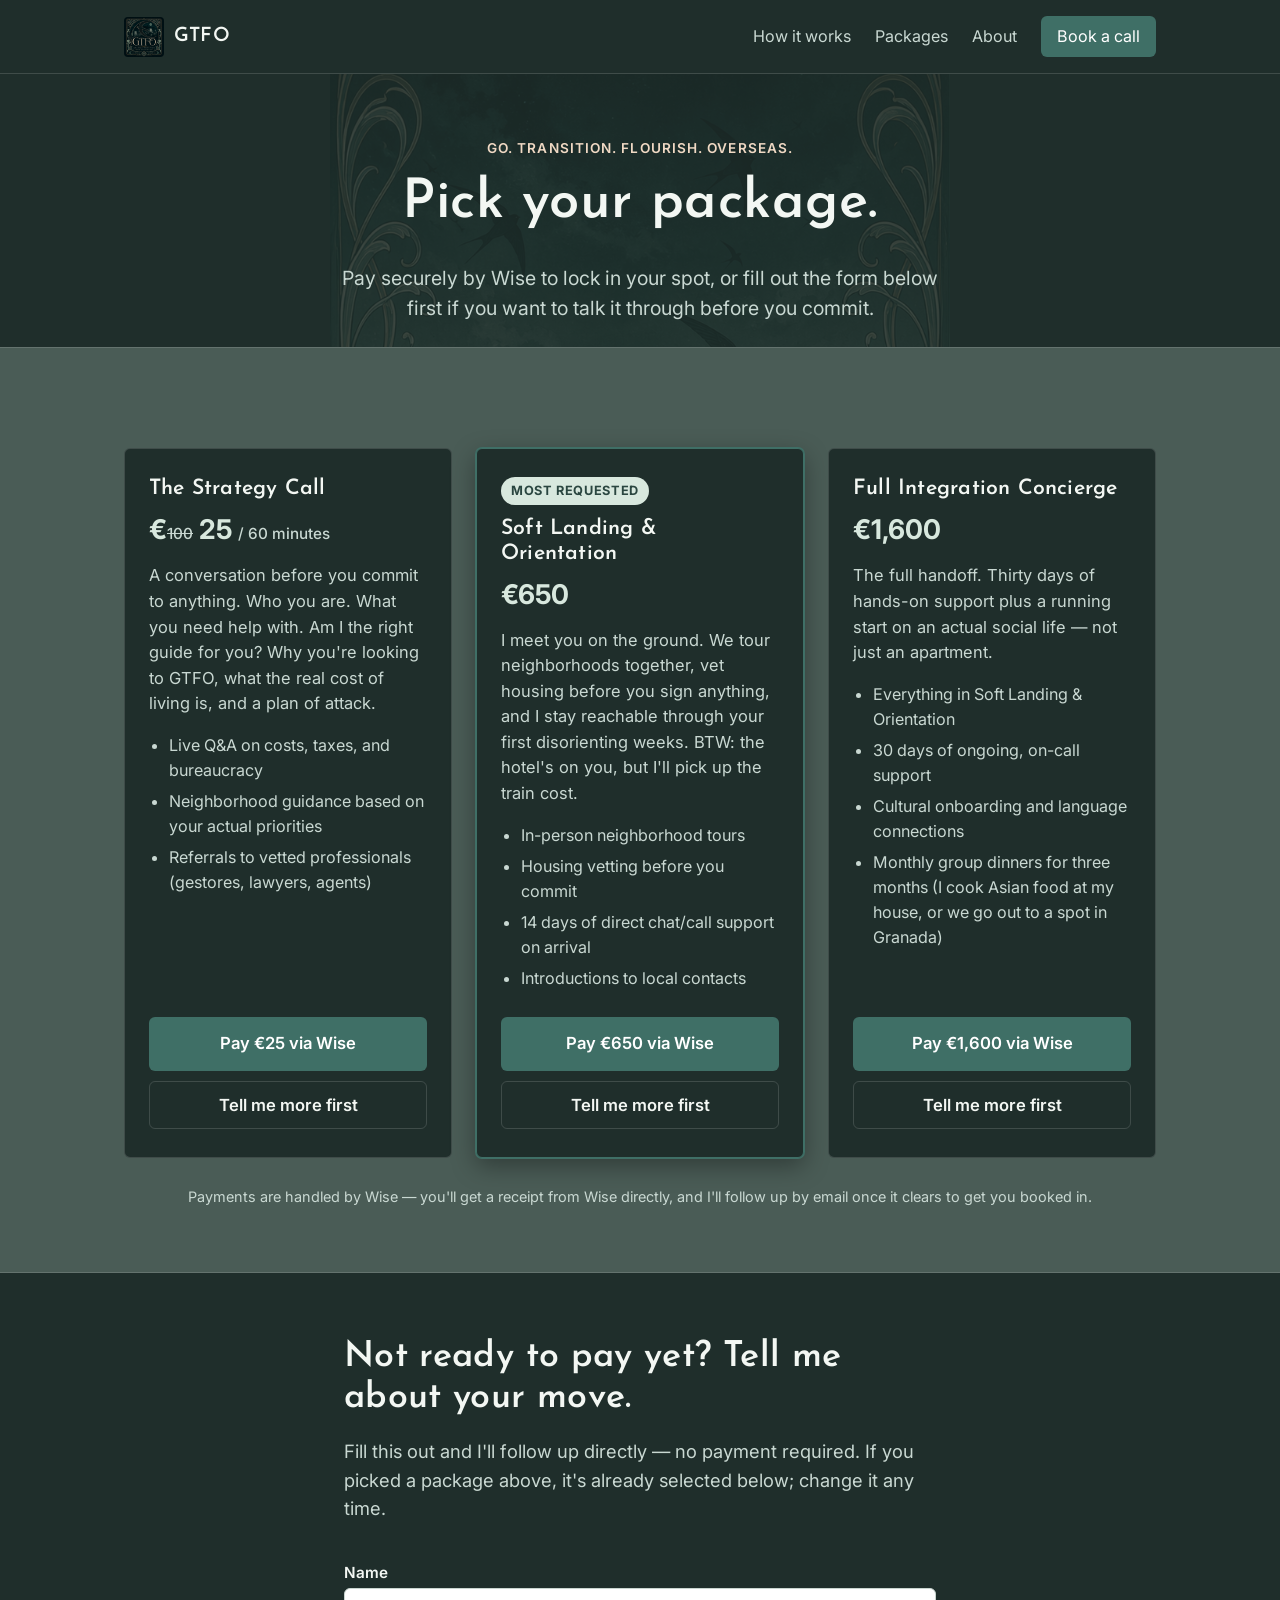
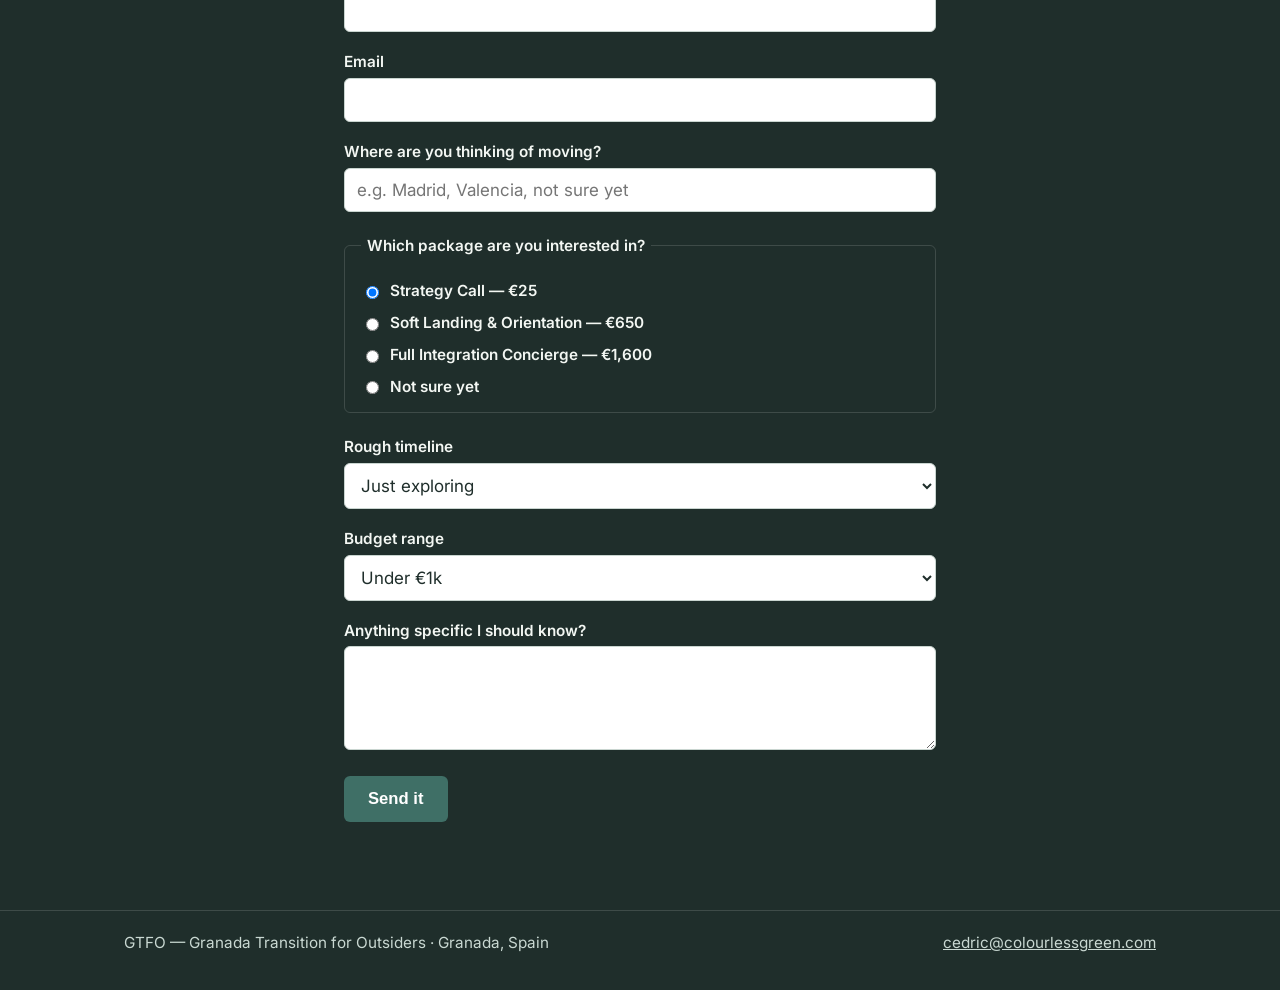
==== packages.html @ a1a3aa91 "Rebrand to GTFO, add favicon/watermark, new packages page" ====
<!DOCTYPE html>
<html lang="en">
<head>
<meta charset="UTF-8">
<meta name="viewport" content="width=device-width, initial-scale=1.0">
<title>Packages — GTFO: Granada Transition for Outsiders</title>
<meta name="description" content="Pick a GTFO package — Strategy Call, Soft Landing, or Full Integration Concierge — and pay securely by Wise, or tell us about your move first.">
<link rel="icon" type="image/png" href="assets/favicon.png">
<link rel="apple-touch-icon" href="assets/apple-touch-icon.png">
<link rel="stylesheet" href="styles.css">
<link rel="preconnect" href="https://fonts.googleapis.com">
<link rel="preconnect" href="https://fonts.gstatic.com" crossorigin>
<link href="https://fonts.googleapis.com/css2?family=Josefin+Sans:wght@400;600;700&family=Inter:wght@400;500;600;700&display=swap" rel="stylesheet">
</head>
<body>

<header class="site-header">
  <div class="wrap header-inner">
    <a class="brand" href="index.html#top">
      <img src="assets/GTFOLogodk.png" alt="GTFO — Granada Transition for Outsiders" class="brand-mark">
      <span class="brand-name">GTFO</span>
    </a>
    <nav class="site-nav">
      <a href="index.html#how-it-works">How it works</a>
      <a href="packages.html">Packages</a>
      <a href="index.html#about">About</a>
      <a href="https://calendly.com/vencejos" class="nav-cta" target="_blank" rel="noopener">Book a call</a>
    </nav>
  </div>
</header>

<main id="top">

  <section class="section packages-hero">
    <div class="wrap">
      <p class="eyebrow">Go. Transition. Flourish. Overseas.</p>
      <h1>Pick your package.</h1>
      <p class="hero-sub">Pay securely by Wise to lock in your spot, or fill out the form below first if you want to talk it through before you commit.</p>
    </div>
  </section>

  <section class="section section-alt" id="packages">
    <div class="wrap">
      <div class="tiers" id="pricing">

        <article class="tier" data-package="Strategy Call">
          <h3>The Strategy Call</h3>
          <p class="tier-price">€<span style="text-decoration: line-through;">100</span> 25 <span>/ 60 minutes</span></p>
          <p class="tier-desc">A conversation before you commit to anything. Who you are. What you need help with. Am I the right guide for you? Why you're looking to GTFO, what the real cost of living is, and a plan of attack.</p>
          <ul>
            <li>Live Q&amp;A on costs, taxes, and bureaucracy</li>
            <li>Neighborhood guidance based on your actual priorities</li>
            <li>Referrals to vetted professionals (gestores, lawyers, agents)</li>
          </ul>
          <div class="tier-actions">
            <a href="https://wise.com/pay/r/h5ri1hCE0yrgtA0" class="btn btn-primary" target="_blank" rel="noopener">Pay €25 via Wise</a>
            <button type="button" class="btn btn-ghost choose-package" data-package="Strategy Call">Tell me more first</button>
          </div>
        </article>

        <article class="tier tier-featured" data-package="Soft Landing">
          <p class="tier-badge">Most requested</p>
          <h3>Soft Landing &amp; Orientation</h3>
          <p class="tier-price">€650</p>
          <p class="tier-desc">I meet you on the ground. We tour neighborhoods together, vet housing before you sign anything, and I stay reachable through your first disorienting weeks. BTW: the hotel's on you, but I'll pick up the train cost.</p>
          <ul>
            <li>In-person neighborhood tours</li>
            <li>Housing vetting before you commit</li>
            <li>14 days of direct chat/call support on arrival</li>
            <li>Introductions to local contacts</li>
          </ul>
          <div class="tier-actions">
            <!-- Replace with your real Wise payment link for the €650 package -->
            <a href="https://wise.com/pay/me/REPLACE-SOFT-LANDING" class="btn btn-primary" target="_blank" rel="noopener">Pay €650 via Wise</a>
            <button type="button" class="btn btn-ghost choose-package" data-package="Soft Landing">Tell me more first</button>
          </div>
        </article>

        <article class="tier" data-package="Full Concierge">
          <h3>Full Integration Concierge</h3>
          <p class="tier-price">€1,600</p>
          <p class="tier-desc">The full handoff. Thirty days of hands-on support plus a running start on an actual social life — not just an apartment.</p>
          <ul>
            <li>Everything in Soft Landing &amp; Orientation</li>
            <li>30 days of ongoing, on-call support</li>
            <li>Cultural onboarding and language connections</li>
            <li>Monthly group dinners for three months (I cook Asian food at my house, or we go out to a spot in Granada)</li>
          </ul>
          <div class="tier-actions">
            <!-- Replace with your real Wise payment link for the €1,600 package -->
            <a href="https://wise.com/pay/me/REPLACE-FULL-CONCIERGE" class="btn btn-primary" target="_blank" rel="noopener">Pay €1,600 via Wise</a>
            <button type="button" class="btn btn-ghost choose-package" data-package="Full Concierge">Tell me more first</button>
          </div>
        </article>

      </div>
      <p class="wise-note">Payments are handled by Wise — you'll get a receipt from Wise directly, and I'll follow up by email once it clears to get you booked in.</p>
    </div>
  </section>

  <section class="section" id="intake">
    <div class="wrap contact-inner">
      <h2>Not ready to pay yet? Tell me about your move.</h2>
      <p class="lede">Fill this out and I'll follow up directly — no payment required. If you picked a package above, it's already selected below; change it any time.</p>

      <form name="packages-lead" method="POST" data-netlify="true" netlify-honeypot="bot-field" class="lead-form" id="intake-form">
        <input type="hidden" name="form-name" value="packages-lead">
        <p class="hp-field"><label>Don't fill this out if you're human: <input name="bot-field"></label></p>

        <label for="name">Name</label>
        <input type="text" id="name" name="name" required>

        <label for="email">Email</label>
        <input type="email" id="email" name="email" required>

        <label for="city">Where are you thinking of moving?</label>
        <input type="text" id="city" name="city" placeholder="e.g. Madrid, Valencia, not sure yet">

        <fieldset class="package-choice">
          <legend>Which package are you interested in?</legend>
          <label class="radio-label"><input type="radio" name="package" value="Strategy Call" checked> Strategy Call — €25</label>
          <label class="radio-label"><input type="radio" name="package" value="Soft Landing"> Soft Landing &amp; Orientation — €650</label>
          <label class="radio-label"><input type="radio" name="package" value="Full Concierge"> Full Integration Concierge — €1,600</label>
          <label class="radio-label"><input type="radio" name="package" value="Not sure yet"> Not sure yet</label>
        </fieldset>

        <label for="timeline">Rough timeline</label>
        <select id="timeline" name="timeline">
          <option value="just exploring">Just exploring</option>
          <option value="within a year">Moving within a year</option>
          <option value="within 3 months">Moving within 3 months</option>
          <option value="already there">Already in Spain</option>
        </select>

        <label for="budget">Budget range</label>
        <select id="budget" name="budget">
          <option value="under 1k">Under €1k</option>
          <option value="1k-5k">€1k–5k</option>
          <option value="5k-15k">€5k–15k</option>
          <option value="15k+">€15k+</option>
          <option value="prefer not to say">Prefer not to say</option>
        </select>

        <label for="message">Anything specific I should know?</label>
        <textarea id="message" name="message" rows="4"></textarea>

        <button type="submit" class="btn btn-primary">Send it</button>
      </form>
    </div>
  </section>

</main>

<footer class="site-footer">
  <div class="wrap footer-inner">
    <p>GTFO — Granada Transition for Outsiders · Granada, Spain</p>
    <p><a href="mailto:cedric@colourlessgreen.com">cedric@colourlessgreen.com</a></p>
  </div>
</footer>

<script>
  // "Tell me more first" buttons: select the matching radio in the intake
  // form and scroll down to it, so the visitor doesn't have to re-pick.
  document.querySelectorAll('.choose-package').forEach(function (btn) {
    btn.addEventListener('click', function () {
      var pkg = btn.getAttribute('data-package');
      var radio = document.querySelector('input[name="package"][value="' + pkg + '"]');
      if (radio) radio.checked = true;
      document.getElementById('intake').scrollIntoView({ behavior: 'smooth' });
    });
  });
</script>

</body>
</html>
---- styles.css ----
:root {
  /* Dark theme: page background is the darkest teal, section-alt is a
     mid teal panel, and text runs light-on-dark throughout. */
  --ink: #f3f7f3;        /* primary text (was the light "paper" value) */
  --ink-soft: #c9d8d2;    /* muted/secondary text — a new tone, not a literal
                             reuse of the old paper-alt, since paper and
                             paper-alt were too close in lightness to work
                             as a text pair (not enough contrast between
                             body text and muted text) */
  --paper: #1f2e2b;       /* page background (was the dark "ink" value) */
  --paper-alt: #4a5c56;   /* alternating section background */
  --line: rgba(255, 255, 255, 0.14);
  --accent: #3f6f66;
  --accent-dark: #2a4640;
  --accent-soft: #d8e8de;
  --max: 1080px;
  --radius: 6px;
  font-size: 17px;
}

* { box-sizing: border-box; }

html { scroll-behavior: smooth; }

body {
  position: relative;
  margin: 0;
  background: var(--paper);
  color: var(--ink);
  font-family: 'Inter', system-ui, -apple-system, sans-serif;
  line-height: 1.55;
}

/* Whole-page watermark — fixed behind all content, only visible where a
   section doesn't set its own background color. */
body::before {
  content: "";
  position: fixed;
  inset: 0;
  background-image: url('assets/GTFO Background.png');
  background-repeat: no-repeat;
  background-position: top center;
  background-size: 620px auto;
  opacity: 0.14;
  pointer-events: none;
  z-index: 0;
}

.site-header,
main,
.site-footer {
  position: relative;
  z-index: 1;
}

@media (max-width: 640px) {
  body::before {
    background-size: 320px auto;
    opacity: 0.09;
  }
}

h1, h2, h3 {
  font-family: 'Josefin Sans', 'Century Gothic', sans-serif;
  letter-spacing: 0.01em;
  font-weight: 600;
  color: var(--ink);
  line-height: 1.15;
  margin: 0 0 0.5em;
}

h1 { font-size: clamp(2.1rem, 4.5vw, 3.2rem); }
h2 { font-size: clamp(1.5rem, 3vw, 2.1rem); }
h3 { font-size: 1.25rem; margin-bottom: 0.35em; }

p { margin: 0 0 1em; }

a { color: var(--accent-soft); }

.wrap {
  max-width: var(--max);
  margin: 0 auto;
  padding: 0 24px;
}

/* Header */

.site-header {
  border-bottom: 1px solid var(--line);
  background: var(--paper);
  position: sticky;
  top: 0;
  z-index: 10;
}

.header-inner {
  display: flex;
  align-items: center;
  justify-content: space-between;
  padding-top: 16px;
  padding-bottom: 16px;
}

.brand {
  display: flex;
  align-items: center;
  gap: 10px;
  text-decoration: none;
  color: var(--ink);
}

.brand-mark {
  height: 40px;
  width: auto;
  display: block;
  border-radius: 4px;
}

.brand-name {
  font-family: 'Josefin Sans', 'Century Gothic', sans-serif;
  letter-spacing: 0.01em;
  font-weight: 600;
  font-size: 1.15rem;
}

.site-nav {
  display: flex;
  align-items: center;
  gap: 24px;
  font-size: 0.95rem;
}

.site-nav a {
  color: var(--ink-soft);
  text-decoration: none;
}

.site-nav a:hover { color: var(--ink); }

.nav-cta {
  background: var(--accent);
  color: #fff !important;
  padding: 8px 16px;
  border-radius: var(--radius);
}

.nav-cta:hover { background: var(--accent-dark); }

/* Hero */

.hero {
  padding: 110px 0 90px;
  background-size: cover;
  background-position: center;
  background-color: var(--paper);
}

.hero-inner { max-width: 760px; }

.eyebrow {
  text-transform: uppercase;
  letter-spacing: 0.08em;
  font-size: 0.8rem;
  font-weight: 600;
  color: #f0d9c4;
  margin-bottom: 14px;
}

.hero h1 { color: #fff; }

.hero-sub {
  font-size: 1.15rem;
  color: #f1efe8;
  max-width: 640px;
}

.hero-actions {
  display: flex;
  gap: 16px;
  flex-wrap: wrap;
  margin: 28px 0 20px;
}

.hero-note {
  font-size: 0.92rem;
  color: #d9d4c6;
}

/* Who it's for */

.who-its-for-inner {
  display: flow-root; /* clearfix so the section contains the floated image */
}

.who-its-for-img {
  float: right;
  width: 380px;
  max-width: 45%;
  height: 320px;
  object-fit: cover;
  border-radius: var(--radius);
  margin: 6px 0 20px 32px;
}

/* About */

.about-inner {
  display: flow-root; /* clearfix so the section contains the floated image */
  max-width: 900px;
}

.about-photo {
  float: left;
  width: 280px;
  max-width: 45%;
  border-radius: var(--radius);
  object-fit: cover;
  aspect-ratio: 4 / 5;
  margin: 6px 32px 20px 0;
}

/* Trailer image — full-width scene-setting banner between About and the brand frame */

.trailer {
  width: 100%;
  height: 760px;
  overflow: hidden;
}

.trailer-img {
  width: 100%;
  height: 100%;
  object-fit: cover;
  object-position: center top;
  display: block;
}

@media (max-width: 700px) {
  .trailer { height: 480px; }
}

/* Brand frame — the illustrated swift/Alhambra-tile poster used as a
   literal picture frame, with a short line of copy sitting inside its
   blank inner panel. The inset percentages below are an eyeballed match
   to the poster's border thickness — nudge them if the text doesn't
   land inside the blank area cleanly at your screen size. */

.brand-frame {
  padding: 16px 0 0;
}

.brand-frame-panel {
  position: relative;
  width: 100%;
  max-width: 300px;
  margin: 0 auto;
}

.brand-frame-img {
  display: block;
  width: 100%;
  height: auto;
  border-radius: var(--radius);
}

.brand-frame-text {
  position: absolute;
  top: 19%;
  bottom: 14.5%;
  left: 23%;
  right: 22%;
  display: flex;
  align-items: center;
  justify-content: center;
  text-align: center;
}

.brand-frame-text p {
  font-family: 'Josefin Sans', 'Century Gothic', sans-serif;
  letter-spacing: 0.01em;
  font-size: 1rem;
  line-height: 1.5;
  color: #1f5c50;
  margin: 0;
}

/* Buttons */

.btn {
  display: inline-block;
  padding: 13px 24px;
  border-radius: var(--radius);
  text-decoration: none;
  font-weight: 600;
  font-size: 0.98rem;
  border: 1px solid transparent;
}

.btn-primary {
  background: var(--accent);
  color: #fff;
}
.btn-primary:hover { background: var(--accent-dark); }

.btn-ghost {
  color: var(--ink);
  border-color: var(--line);
}
.btn-ghost:hover { border-color: var(--ink-soft); }

.btn-outline {
  color: var(--accent-soft);
  border-color: var(--accent);
  background: transparent;
}
.btn-outline:hover {
  background: var(--accent);
  color: #fff;
  border-color: var(--accent);
}

/* Sections */

.section {
  padding: 64px 0;
}

.section-alt {
  background: var(--paper-alt);
  border-top: 1px solid var(--line);
  border-bottom: 1px solid var(--line);
}

.lede {
  font-size: 1.08rem;
  color: var(--ink-soft);
  max-width: 700px;
}

.about-inner .lede { max-width: none; }

.aside {
  font-size: 0.78em;
  color: var(--ink-soft);
  font-style: italic;
}

/* Tiers */

.tiers {
  display: grid;
  grid-template-columns: repeat(3, 1fr);
  gap: 24px;
  margin-top: 36px;
}

.tier {
  background: var(--paper);
  border: 1px solid var(--line);
  border-radius: var(--radius);
  padding: 28px 24px;
  display: flex;
  flex-direction: column;
}

.tier-featured {
  border-color: var(--accent);
  box-shadow: 0 0 0 1px var(--accent), 0 8px 24px rgba(0, 0, 0, 0.35);
}

.tier-badge {
  display: inline-block;
  background: var(--accent-soft);
  color: var(--accent-dark);
  font-size: 0.75rem;
  font-weight: 700;
  text-transform: uppercase;
  letter-spacing: 0.05em;
  padding: 4px 10px;
  border-radius: 999px;
  margin: 0 0 12px;
  width: fit-content;
}

.tier-price {
  font-size: 1.6rem;
  font-weight: 700;
  color: var(--accent-soft);
  margin: 0 0 12px;
}

.tier-price span {
  font-size: 0.9rem;
  font-weight: 500;
  color: var(--ink-soft);
}

.tier-desc {
  color: var(--ink-soft);
  font-size: 0.97rem;
}

.tier ul {
  padding-left: 20px;
  margin: 0 0 20px;
  color: var(--ink-soft);
  font-size: 0.95rem;
}

.tier li { margin-bottom: 6px; }

.tier .btn { margin-top: auto; text-align: center; }

/* Contact / form */

.contact-inner { max-width: 640px; }

.lead-form {
  display: flex;
  flex-direction: column;
  gap: 4px;
  margin-top: 24px;
}

.lead-form label {
  font-size: 0.9rem;
  font-weight: 600;
  margin-top: 14px;
}

.lead-form input,
.lead-form select,
.lead-form textarea {
  font-family: inherit;
  font-size: 1rem;
  padding: 11px 12px;
  border: 1px solid #c9d5d0;
  border-radius: var(--radius);
  background: #fff;
  color: #1f2e2b;
}

.lead-form button {
  margin-top: 22px;
  align-self: flex-start;
  border: none;
  cursor: pointer;
}

.hp-field {
  position: absolute;
  left: -9999px;
}

/* Testimonial (kept ready for when activated) */

.testimonial {
  font-family: 'Josefin Sans', 'Century Gothic', sans-serif;
  letter-spacing: 0.01em;
  font-size: 1.3rem;
  margin: 0;
  padding: 0;
  border: none;
}

.testimonial cite {
  display: block;
  margin-top: 12px;
  font-family: 'Inter', sans-serif;
  font-size: 0.9rem;
  font-style: normal;
  color: var(--ink-soft);
}

/* Footer */

.site-footer {
  border-top: 1px solid var(--line);
  padding: 20px 0;
  margin-top: 24px;
}

.footer-inner {
  display: flex;
  justify-content: space-between;
  flex-wrap: wrap;
  gap: 8px;
  font-size: 0.9rem;
  color: var(--ink-soft);
}

.footer-inner a {
  color: var(--ink-soft);
}

/* Packages page */

.packages-hero {
  padding-bottom: 24px;
  text-align: center;
}

.packages-hero .hero-sub {
  max-width: 600px;
  margin: 0 auto;
  color: var(--ink-soft);
}

.packages-hero .eyebrow {
  text-align: center;
}

.tier-actions {
  margin-top: auto;
  display: flex;
  flex-direction: column;
  gap: 10px;
}

.tier-actions .btn { width: 100%; text-align: center; }

.tier-actions .btn-ghost {
  background: none;
  cursor: pointer;
  font-family: inherit;
}

.wise-note {
  margin: 28px 0 0;
  font-size: 0.85rem;
  color: var(--ink-soft);
  text-align: center;
}

.package-choice {
  border: 1px solid var(--line);
  border-radius: var(--radius);
  padding: 14px 16px;
  margin: 18px 0 4px;
}

.package-choice legend {
  font-weight: 600;
  font-size: 0.9rem;
  padding: 0 6px;
}

.radio-label {
  display: flex;
  align-items: center;
  gap: 8px;
  font-size: 0.95rem;
  font-weight: 400;
  margin: 8px 0 0 !important;
  color: var(--ink);
}

.radio-label input { width: auto; }

/* Responsive */

@media (max-width: 860px) {
  .tiers {
    grid-template-columns: 1fr;
  }
  .site-nav {
    gap: 14px;
    font-size: 0.85rem;
  }
  .hero { padding: 56px 0 40px; }
  .section { padding: 48px 0; }
}

@media (max-width: 640px) {
  .who-its-for-img,
  .about-photo {
    float: none;
    width: 100%;
    max-width: 100%;
    margin: 0 0 20px;
  }
}
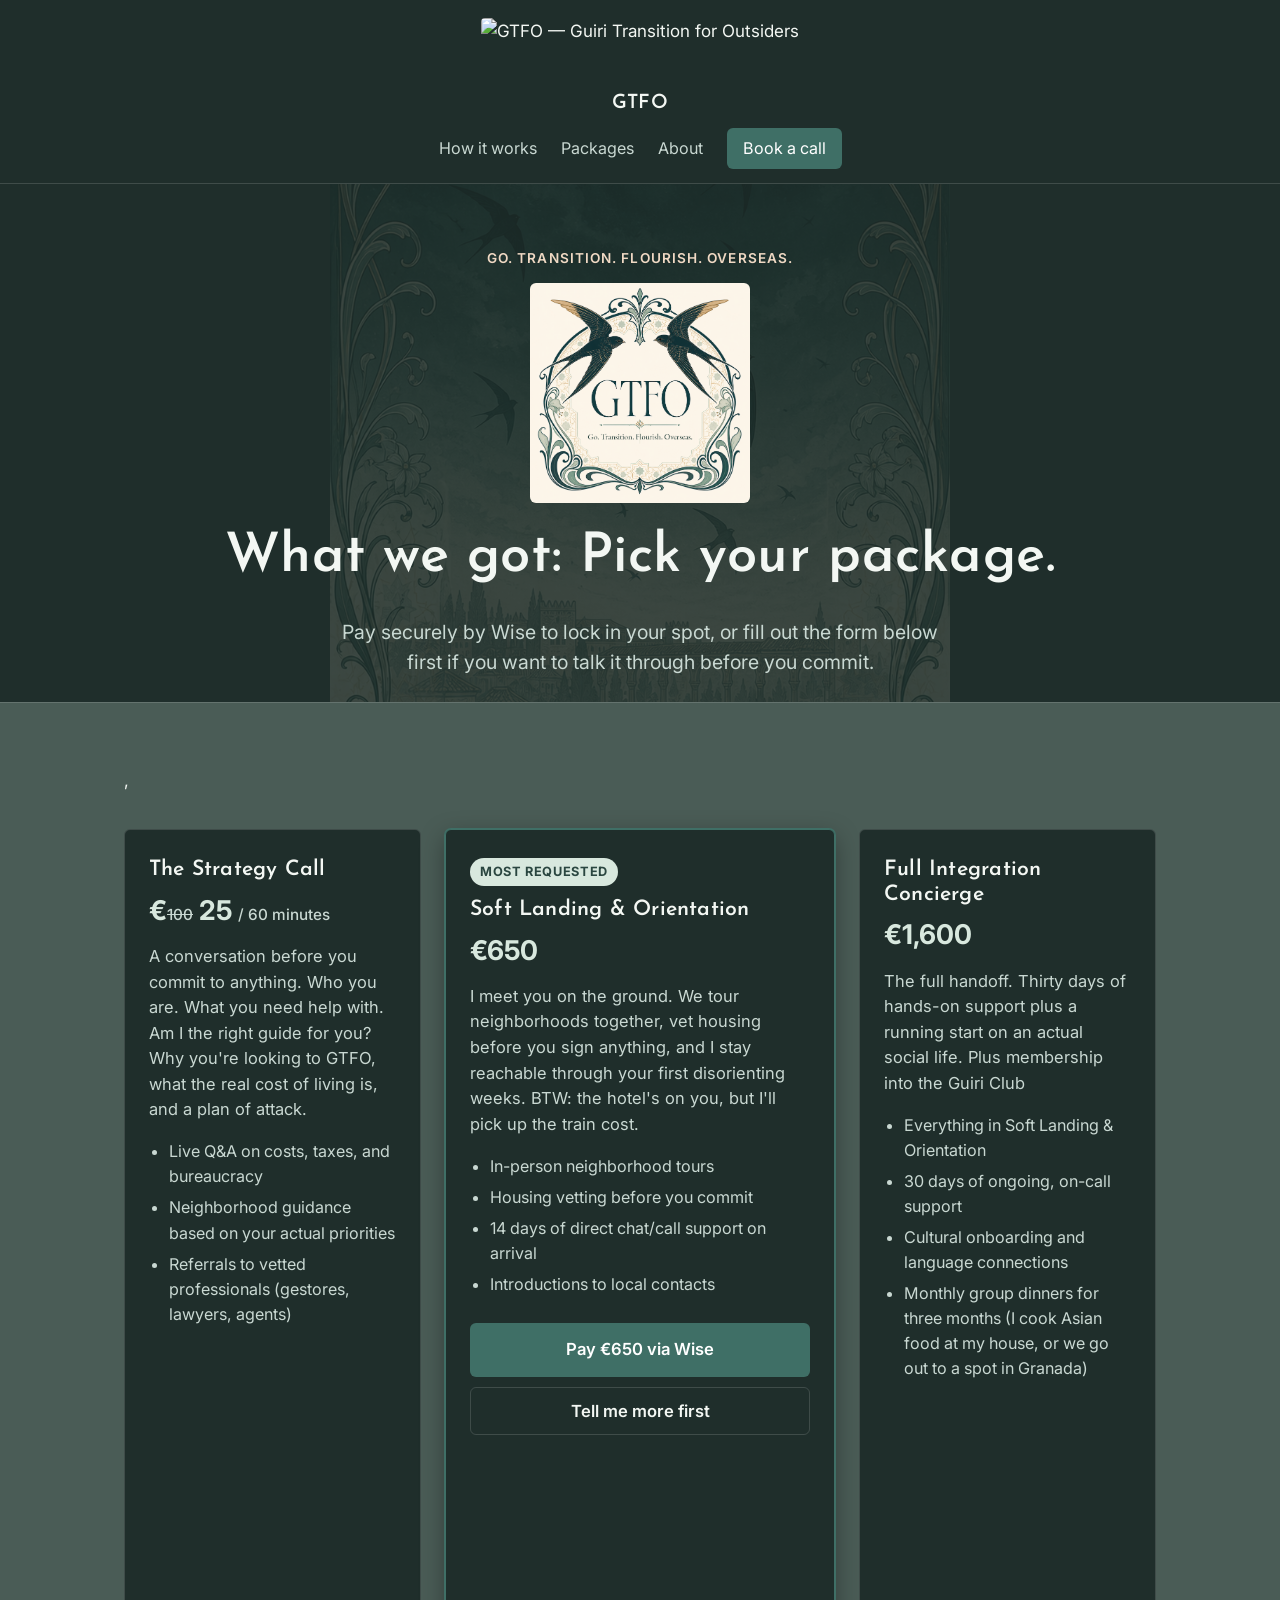
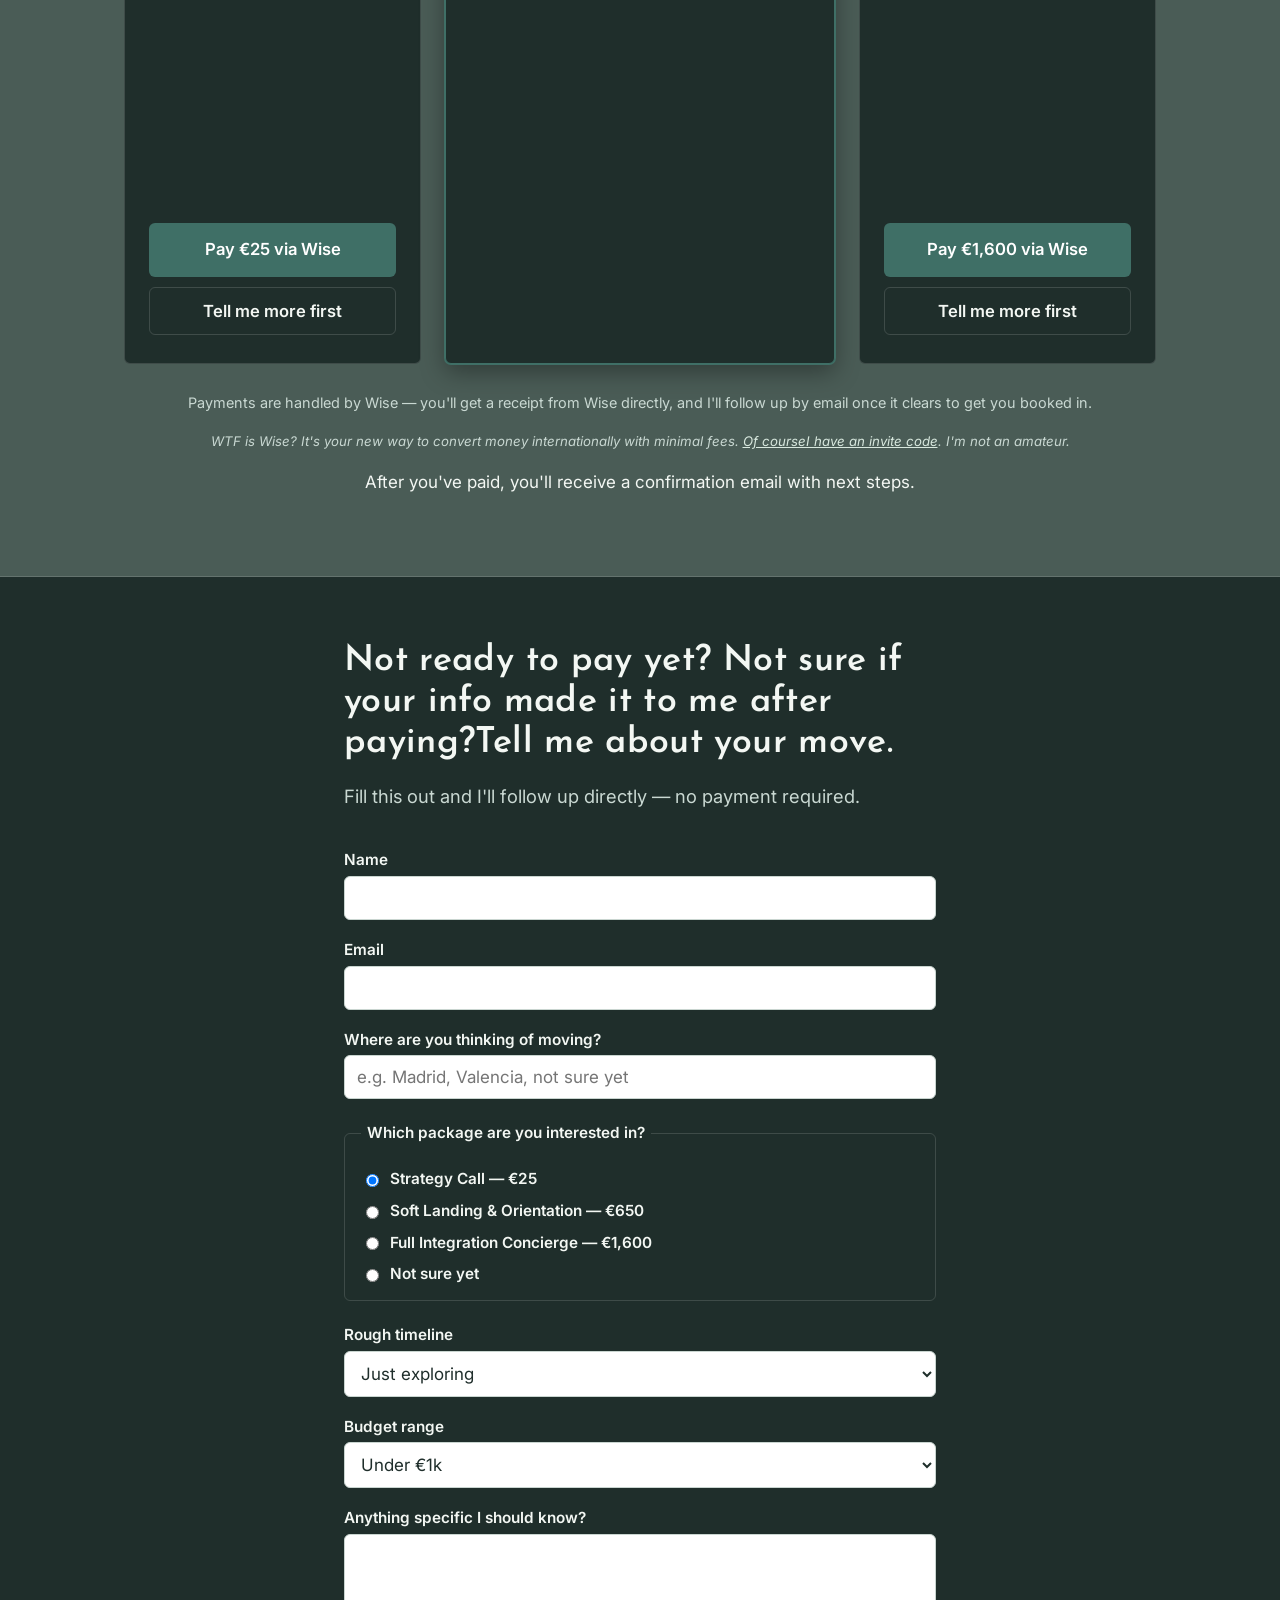
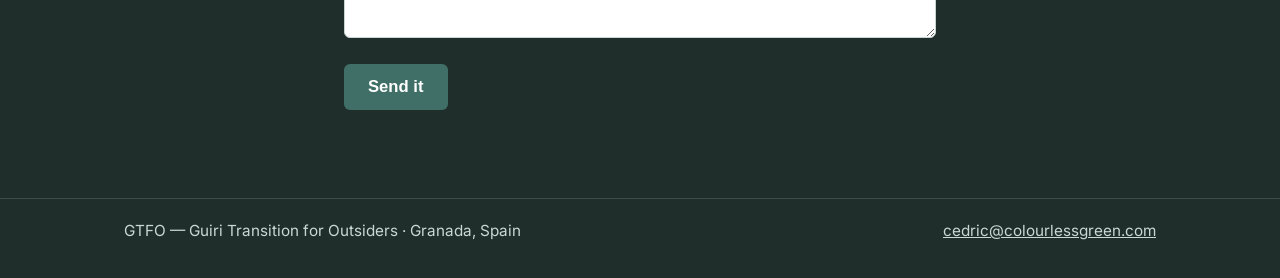
==== commit 3cc471cd: "Udated logo and added Wise currency converter iframe to packages page.. Updated favicon" ====
--- a/packages.html
+++ b/packages.html
@@ -3,7 +3,7 @@
 <head>
 <meta charset="UTF-8">
 <meta name="viewport" content="width=device-width, initial-scale=1.0">
-<title>Packages — GTFO: Granada Transition for Outsiders</title>
+<title>Packages — GTFO: Guiri Transition for Outsiders</title>
 <meta name="description" content="Pick a GTFO package — Strategy Call, Soft Landing, or Full Integration Concierge — and pay securely by Wise, or tell us about your move first.">
 <link rel="icon" type="image/png" href="assets/favicon.png">
 <link rel="apple-touch-icon" href="assets/apple-touch-icon.png">
@@ -17,7 +17,7 @@
 <header class="site-header">
   <div class="wrap header-inner">
     <a class="brand" href="index.html#top">
-      <img src="assets/GTFOLogodk.png" alt="GTFO — Granada Transition for Outsiders" class="brand-mark">
+      <img src="assets/gtfologo.png" alt="GTFO — Guiri Transition for Outsiders" class="brand-mark">
       <span class="brand-name">GTFO</span>
     </a>
     <nav class="site-nav">
@@ -34,13 +34,16 @@
   <section class="section packages-hero">
     <div class="wrap">
       <p class="eyebrow">Go. Transition. Flourish. Overseas.</p>
-      <h1>Pick your package.</h1>
+      <img src="assets/GTFOLogo.png" alignment="center"alt="GTFO — Guiri Transition for Outsiders" class="hero-logo">
+      <h1>What we got: Pick your package.</h1>
       <p class="hero-sub">Pay securely by Wise to lock in your spot, or fill out the form below first if you want to talk it through before you commit.</p>
+
+     
     </div>
   </section>
 
   <section class="section section-alt" id="packages">
-    <div class="wrap">
+    <div class="wrap">,
       <div class="tiers" id="pricing">
 
         <article class="tier" data-package="Strategy Call">
@@ -71,15 +74,23 @@
           </ul>
           <div class="tier-actions">
             <!-- Replace with your real Wise payment link for the €650 package -->
-            <a href="https://wise.com/pay/me/REPLACE-SOFT-LANDING" class="btn btn-primary" target="_blank" rel="noopener">Pay €650 via Wise</a>
+            <a href="https://wise.com/pay/r/LwRGOXqxNeBHoqo" class="btn btn-primary" target="_blank" rel="noopener">Pay €650 via Wise</a>
             <button type="button" class="btn btn-ghost choose-package" data-package="Soft Landing">Tell me more first</button>
+            <iframe align="center"
+  title="fx"
+  src="https://wise.com/gb/currency-converter/fx-widget/converter?sourceCurrency=EUR&targetCurrency=USD&amount=650&ctaVariant=CONVERT&ctaLink=https%3A%2F%2Fwise.com%2Finvite%2Fdic%2Fcedricj44"
+  height=490
+  width=340
+  frameBorder="0"
+  allowtransparency="true"
+></iframe>
           </div>
         </article>
 
         <article class="tier" data-package="Full Concierge">
           <h3>Full Integration Concierge</h3>
           <p class="tier-price">€1,600</p>
-          <p class="tier-desc">The full handoff. Thirty days of hands-on support plus a running start on an actual social life — not just an apartment.</p>
+          <p class="tier-desc">The full handoff. Thirty days of hands-on support plus a running start on an actual social life. Plus membership into the Guiri Club</p>
           <ul>
             <li>Everything in Soft Landing &amp; Orientation</li>
             <li>30 days of ongoing, on-call support</li>
@@ -88,20 +99,27 @@
           </ul>
           <div class="tier-actions">
             <!-- Replace with your real Wise payment link for the €1,600 package -->
-            <a href="https://wise.com/pay/me/REPLACE-FULL-CONCIERGE" class="btn btn-primary" target="_blank" rel="noopener">Pay €1,600 via Wise</a>
+            <a href="https://wise.com/pay/r/5l0N7WoG7zTIa3Y" class="btn btn-primary" target="_blank" rel="noopener">Pay €1,600 via Wise</a>
             <button type="button" class="btn btn-ghost choose-package" data-package="Full Concierge">Tell me more first</button>
           </div>
         </article>
 
       </div>
+      <div>
+            
       <p class="wise-note">Payments are handled by Wise — you'll get a receipt from Wise directly, and I'll follow up by email once it clears to get you booked in.</p>
-    </div>
+       <p> <div class="aside" align="center"> WTF is Wise? It's your new way to convert money internationally with minimal fees. <a href="https://wise.com/invite/dic/cedricj44" target="_blank" rel="noopener"> Of courseI have an invite code</a>. I'm not an amateur.</div></p>
+     <p align="center">After you've paid, you'll receive a confirmation email with next steps.</p>
+      </div>
+    
+
   </section>
+
 
   <section class="section" id="intake">
     <div class="wrap contact-inner">
-      <h2>Not ready to pay yet? Tell me about your move.</h2>
-      <p class="lede">Fill this out and I'll follow up directly — no payment required. If you picked a package above, it's already selected below; change it any time.</p>
+      <h2>Not ready to pay yet? Not sure if your info made it to me after paying?Tell me about your move.</h2>
+      <p class="lede">Fill this out and I'll follow up directly — no payment required.</p>
 
       <form name="packages-lead" method="POST" data-netlify="true" netlify-honeypot="bot-field" class="lead-form" id="intake-form">
         <input type="hidden" name="form-name" value="packages-lead">
@@ -153,7 +171,7 @@
 
 <footer class="site-footer">
   <div class="wrap footer-inner">
-    <p>GTFO — Granada Transition for Outsiders · Granada, Spain</p>
+    <p>GTFO — Guiri Transition for Outsiders · Granada, Spain</p>
     <p><a href="mailto:cedric@colourlessgreen.com">cedric@colourlessgreen.com</a></p>
   </div>
 </footer>
--- a/styles.css
+++ b/styles.css
@@ -95,22 +95,24 @@
 
 .header-inner {
   display: flex;
-  align-items: center;
-  justify-content: space-between;
-  padding-top: 16px;
-  padding-bottom: 16px;
-}
-
-.brand {
-  display: flex;
+  flex-direction: column;
   align-items: center;
   gap: 10px;
+  padding-top: 18px;
+  padding-bottom: 14px;
+}
+
+.brand {
+  display: flex;
+  flex-direction: column;
+  align-items: center;
+  gap: 6px;
   text-decoration: none;
   color: var(--ink);
 }
 
 .brand-mark {
-  height: 40px;
+  height: 64px;
   width: auto;
   display: block;
   border-radius: 4px;
@@ -155,7 +157,25 @@
   background-color: var(--paper);
 }
 
-.hero-inner { max-width: 760px; }
+.hero-inner {
+  max-width: 760px;
+}
+
+.hero-logo {
+  display: block;
+  width: 220px;
+  max-width: 50%;
+  height: auto;
+  margin: 0 auto 24px;
+  border-radius: 6px;
+}
+
+@media (max-width: 640px) {
+  .hero-logo {
+    width: 160px;
+    max-width: 55%;
+  }
+}
 
 .eyebrow {
   text-transform: uppercase;
@@ -192,6 +212,16 @@
   display: flow-root; /* clearfix so the section contains the floated image */
 }
 
+.who-its-for-tagline {
+  font-family: 'Josefin Sans', 'Century Gothic', sans-serif;
+  text-transform: uppercase;
+  letter-spacing: 0.06em;
+  font-size: 0.85rem;
+  font-weight: 600;
+  color: var(--accent-soft);
+  margin-bottom: 10px;
+}
+
 .who-its-for-img {
   float: right;
   width: 380px;
@@ -343,6 +373,16 @@
   font-size: 0.78em;
   color: var(--ink-soft);
   font-style: italic;
+}
+
+.how-it-works-cta {
+  text-align: center;
+  max-width: 560px;
+}
+
+.how-it-works-cta .lede {
+  max-width: none;
+  margin: 0 auto 24px;
 }
 
 /* Tiers */
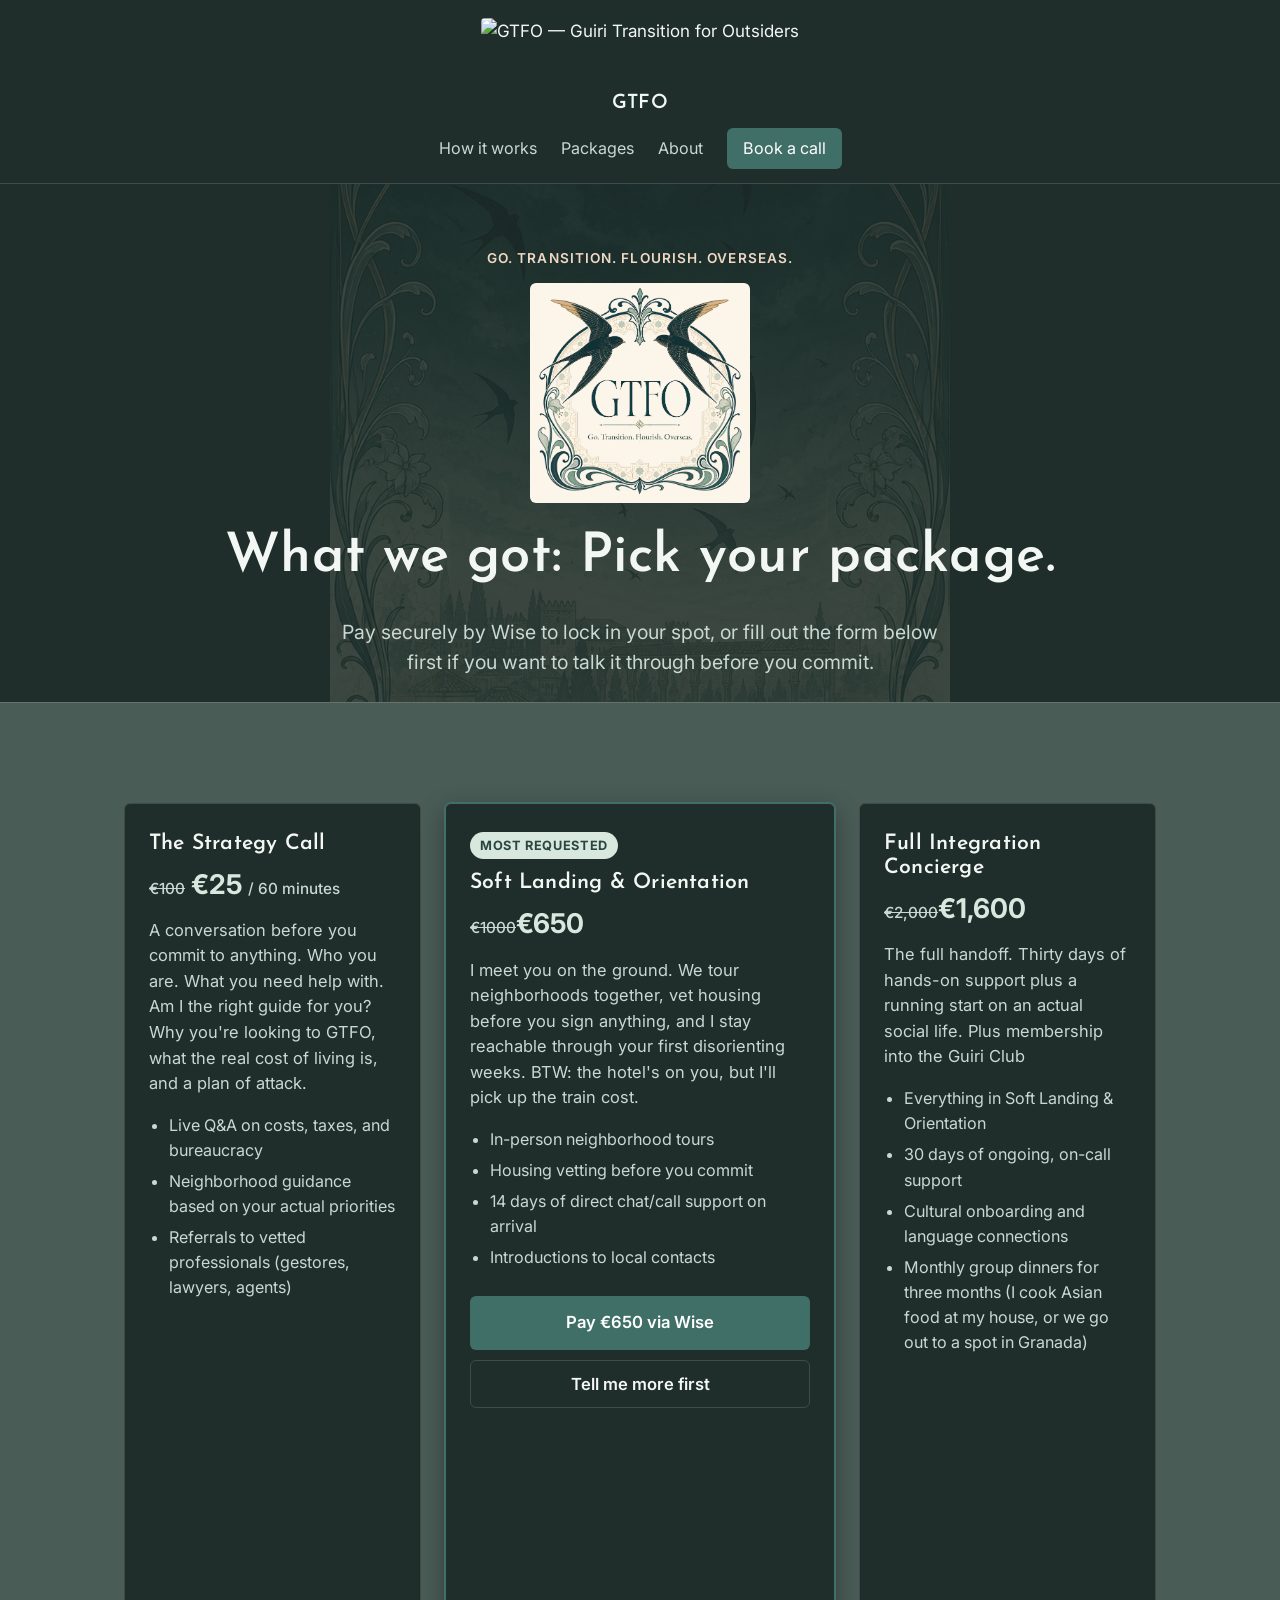
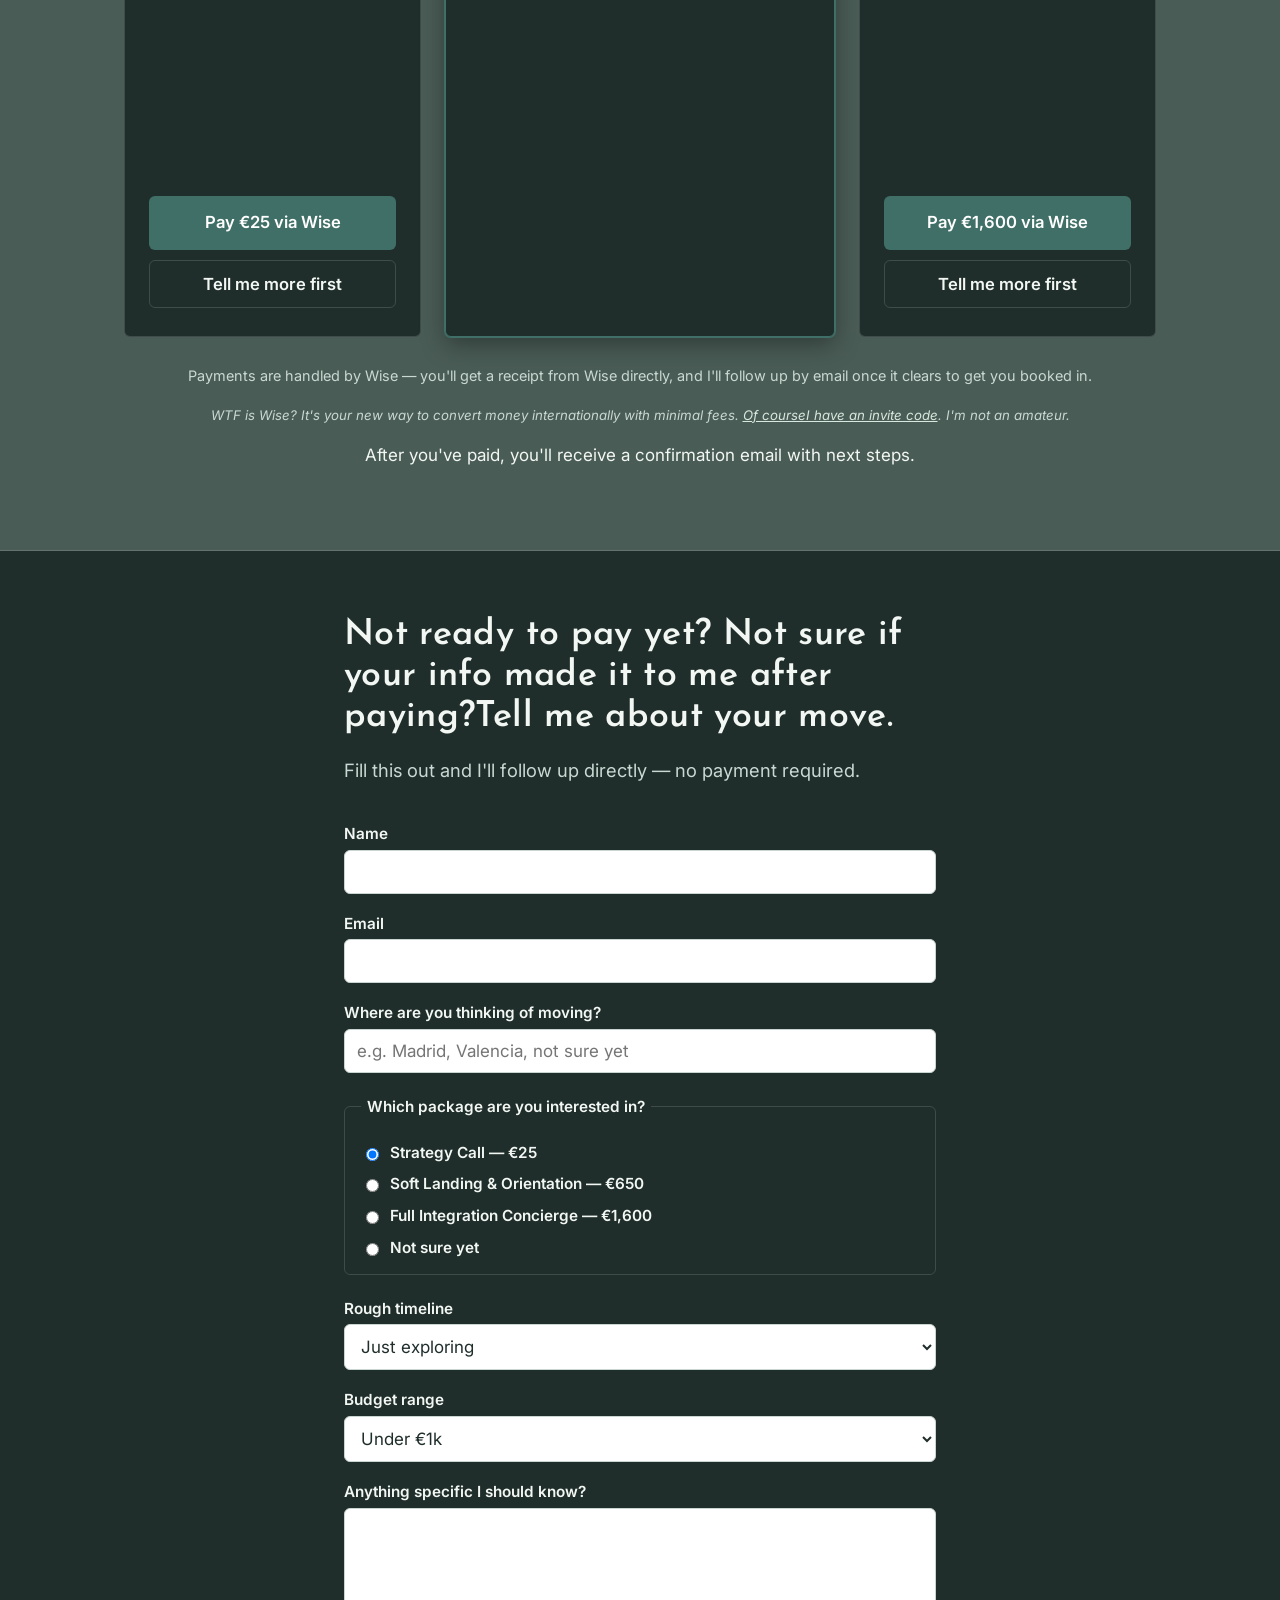
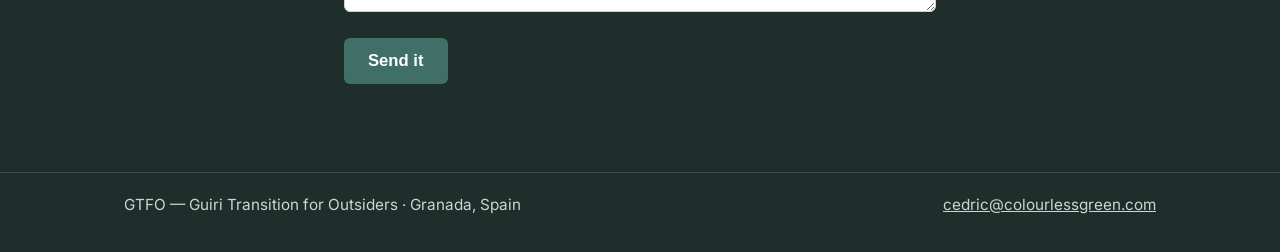
==== commit e2ebff68: "Updated little shit." ====
--- a/packages.html
+++ b/packages.html
@@ -43,12 +43,12 @@
   </section>
 
   <section class="section section-alt" id="packages">
-    <div class="wrap">,
+    <div class="wrap">
       <div class="tiers" id="pricing">
 
         <article class="tier" data-package="Strategy Call">
           <h3>The Strategy Call</h3>
-          <p class="tier-price">€<span style="text-decoration: line-through;">100</span> 25 <span>/ 60 minutes</span></p>
+          <p class="tier-price"><span style="text-decoration: line-through;">€100</span> €25 <span>/ 60 minutes</span></p>
           <p class="tier-desc">A conversation before you commit to anything. Who you are. What you need help with. Am I the right guide for you? Why you're looking to GTFO, what the real cost of living is, and a plan of attack.</p>
           <ul>
             <li>Live Q&amp;A on costs, taxes, and bureaucracy</li>
@@ -64,7 +64,7 @@
         <article class="tier tier-featured" data-package="Soft Landing">
           <p class="tier-badge">Most requested</p>
           <h3>Soft Landing &amp; Orientation</h3>
-          <p class="tier-price">€650</p>
+          <p class="tier-price"><span style="text-decoration: line-through;">€1000</span>€650</p>
           <p class="tier-desc">I meet you on the ground. We tour neighborhoods together, vet housing before you sign anything, and I stay reachable through your first disorienting weeks. BTW: the hotel's on you, but I'll pick up the train cost.</p>
           <ul>
             <li>In-person neighborhood tours</li>
@@ -89,7 +89,7 @@
 
         <article class="tier" data-package="Full Concierge">
           <h3>Full Integration Concierge</h3>
-          <p class="tier-price">€1,600</p>
+          <p class="tier-price"><span style="text-decoration: line-through;">€2,000</span>€1,600</p>
           <p class="tier-desc">The full handoff. Thirty days of hands-on support plus a running start on an actual social life. Plus membership into the Guiri Club</p>
           <ul>
             <li>Everything in Soft Landing &amp; Orientation</li>
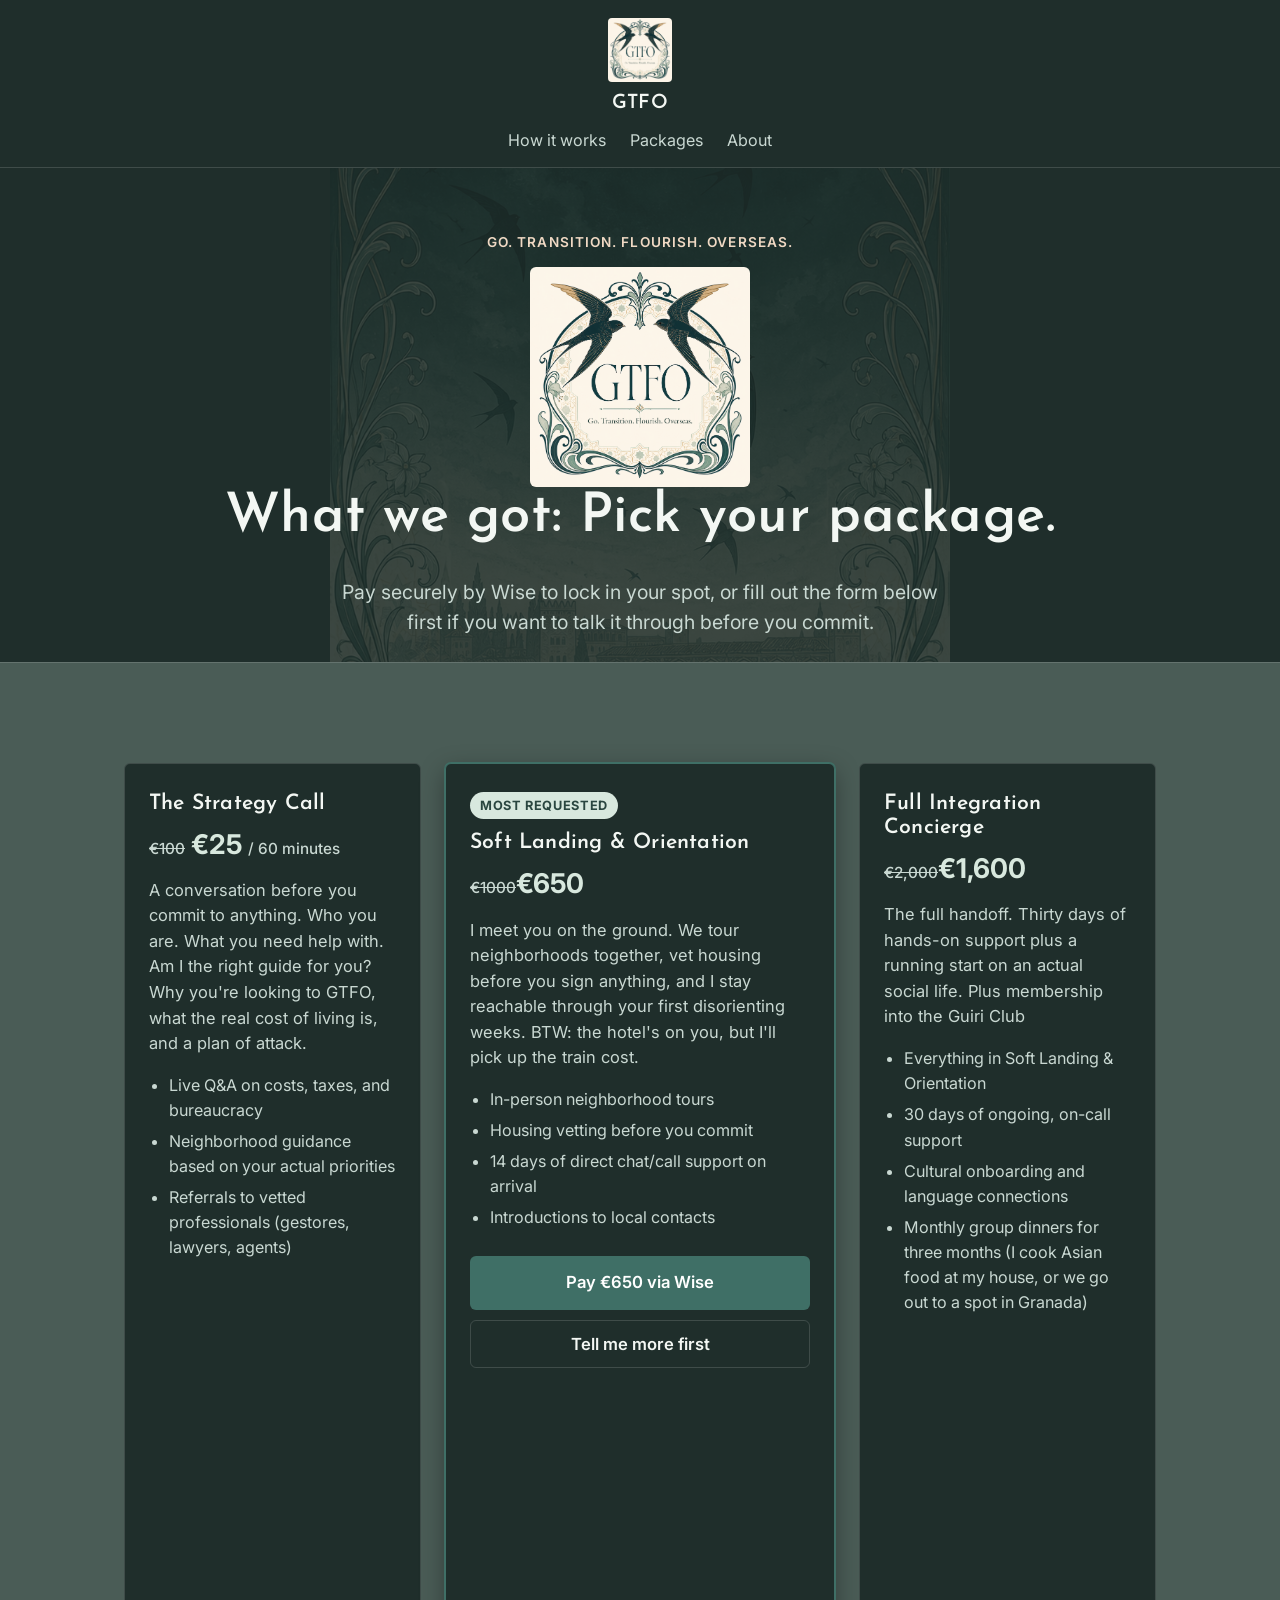
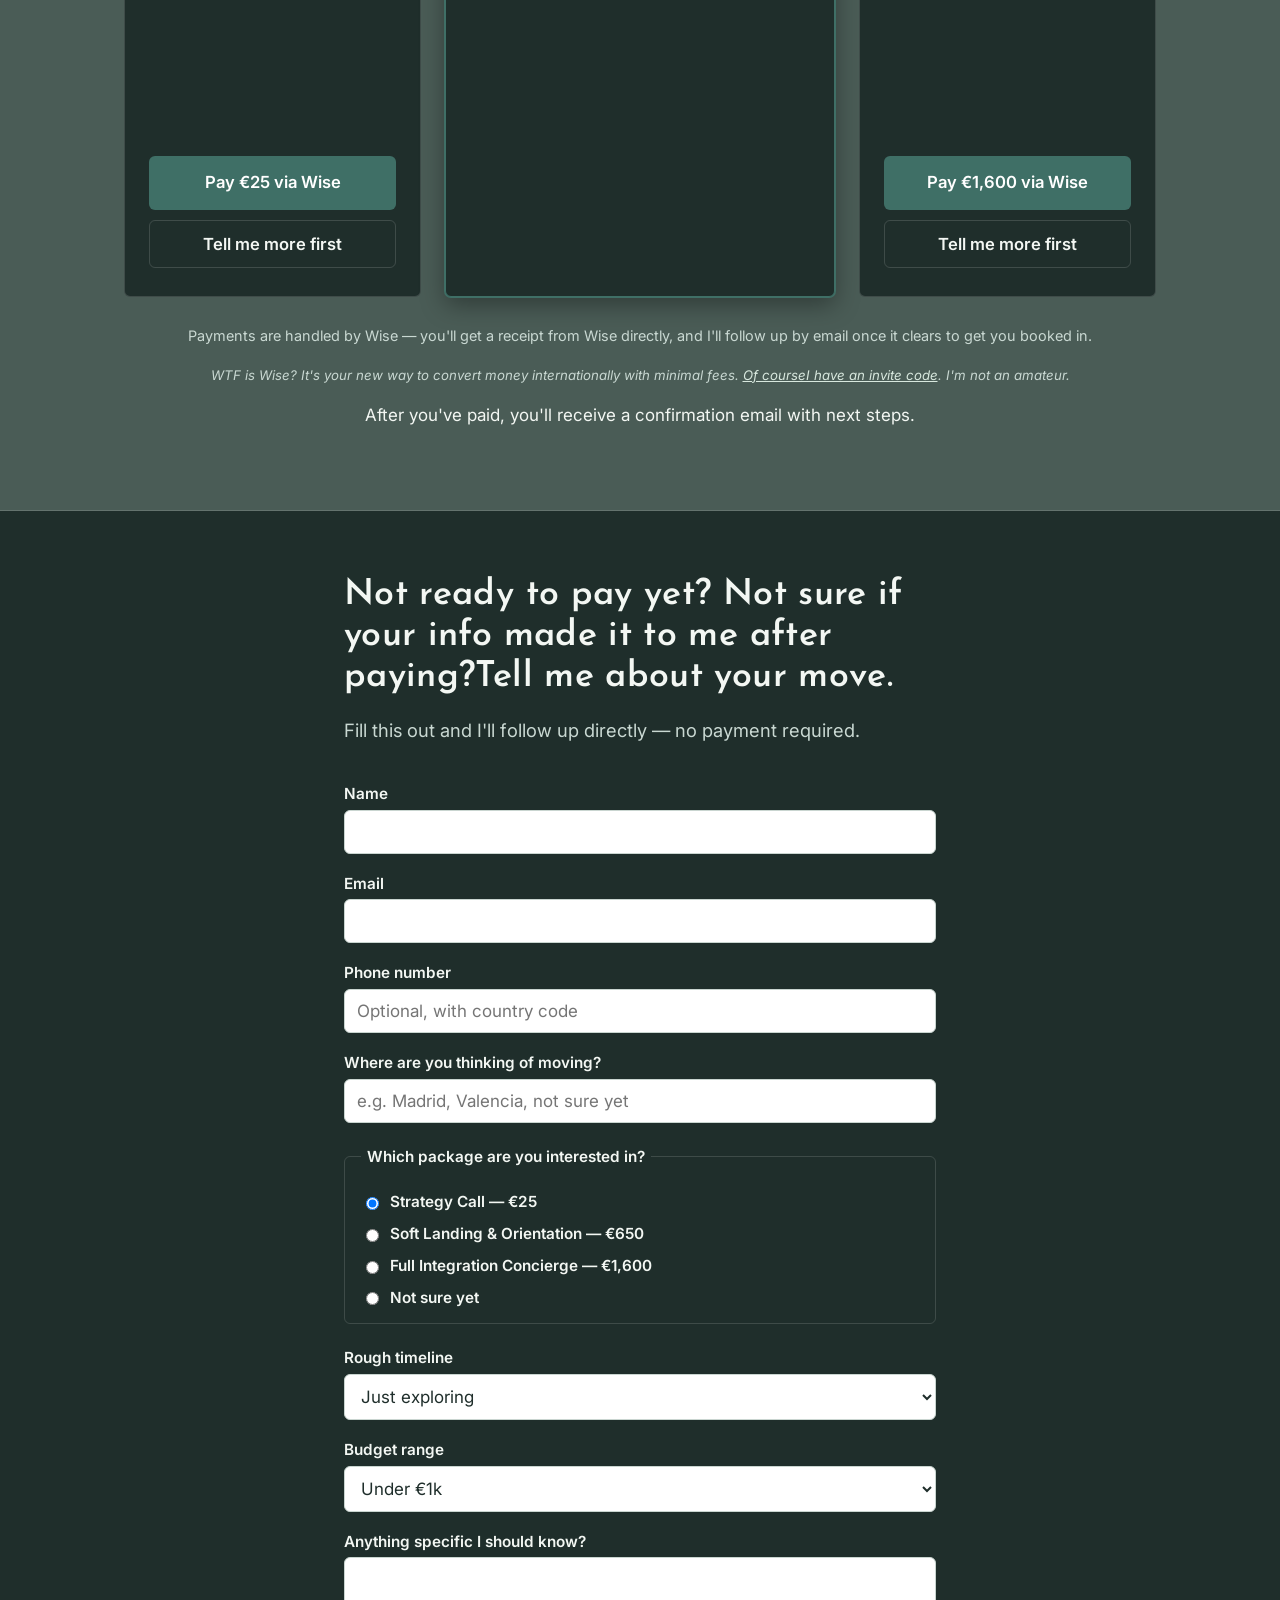
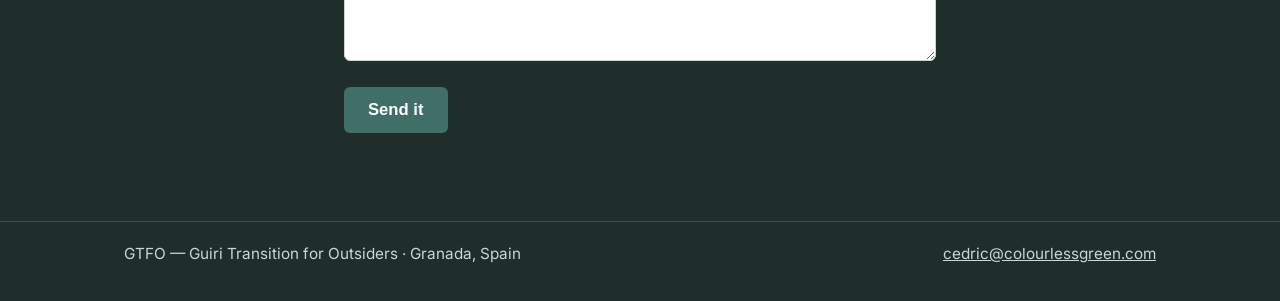
==== commit 26053c6c: "Fix broken header logo casing, remove stray duplicate CTAs, add scroll-margin for anchor nav, add ph" ====
--- a/packages.html
+++ b/packages.html
@@ -17,14 +17,13 @@
 <header class="site-header">
   <div class="wrap header-inner">
     <a class="brand" href="index.html#top">
-      <img src="assets/gtfologo.png" alt="GTFO — Guiri Transition for Outsiders" class="brand-mark">
+      <img src="assets/GTFOLogo.png" alt="GTFO — Guiri Transition for Outsiders" class="brand-mark">
       <span class="brand-name">GTFO</span>
     </a>
     <nav class="site-nav">
       <a href="index.html#how-it-works">How it works</a>
       <a href="packages.html">Packages</a>
       <a href="index.html#about">About</a>
-      <a href="https://calendly.com/vencejos" class="nav-cta" target="_blank" rel="noopener">Book a call</a>
     </nav>
   </div>
 </header>
@@ -34,7 +33,7 @@
   <section class="section packages-hero">
     <div class="wrap">
       <p class="eyebrow">Go. Transition. Flourish. Overseas.</p>
-      <img src="assets/GTFOLogo.png" alignment="center"alt="GTFO — Guiri Transition for Outsiders" class="hero-logo">
+      <img src="assets/GTFOLogo.png" alt="GTFO — Guiri Transition for Outsiders" class="hero-logo" style="display:block;margin:0 auto;">
       <h1>What we got: Pick your package.</h1>
       <p class="hero-sub">Pay securely by Wise to lock in your spot, or fill out the form below first if you want to talk it through before you commit.</p>
 
@@ -131,6 +130,9 @@
         <label for="email">Email</label>
         <input type="email" id="email" name="email" required>
 
+        <label for="phone">Phone number</label>
+        <input type="tel" id="phone" name="phone" placeholder="Optional, with country code">
+
         <label for="city">Where are you thinking of moving?</label>
         <input type="text" id="city" name="city" placeholder="e.g. Madrid, Valencia, not sure yet">
 
--- a/styles.css
+++ b/styles.css
@@ -93,6 +93,12 @@
   z-index: 10;
 }
 
+/* Sections navigated to via #anchor links need breathing room above them,
+   or the sticky header covers the heading when the browser scrolls there. */
+section[id] {
+  scroll-margin-top: 150px;
+}
+
 .header-inner {
   display: flex;
   flex-direction: column;
